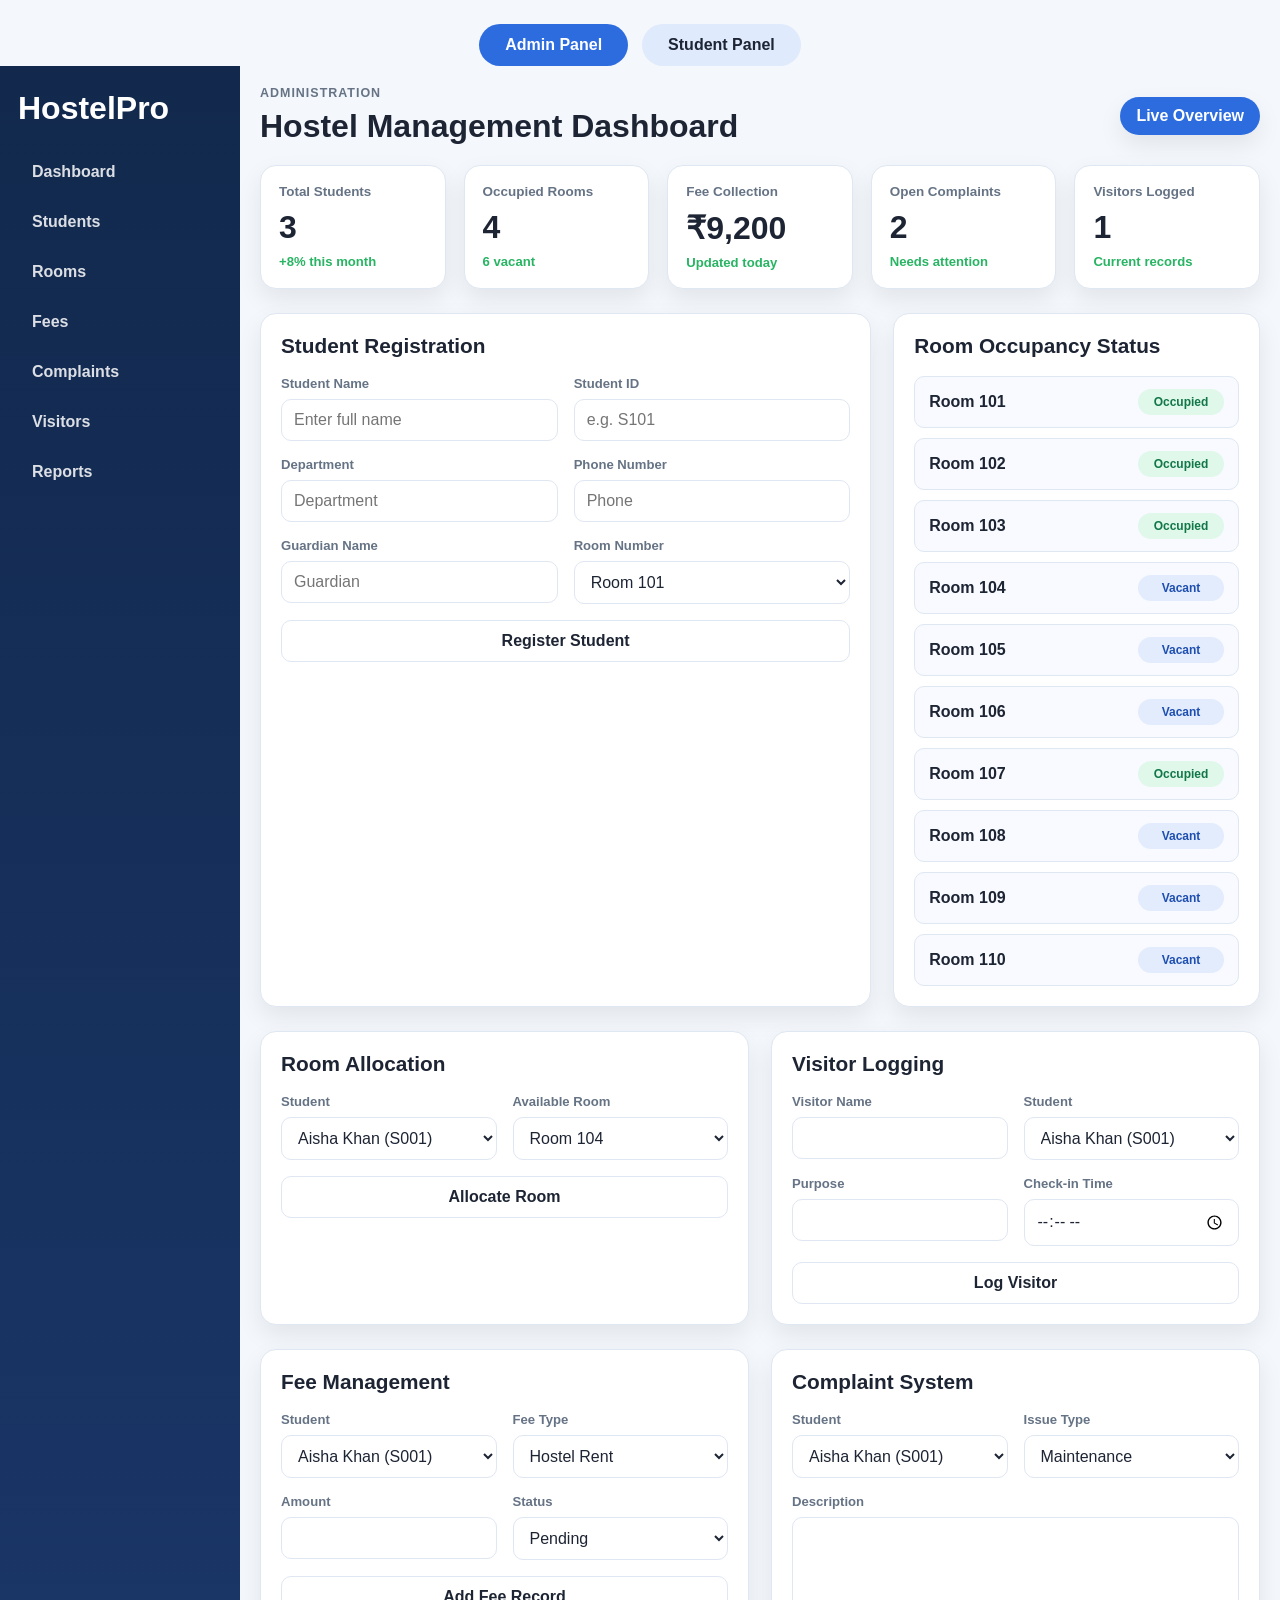
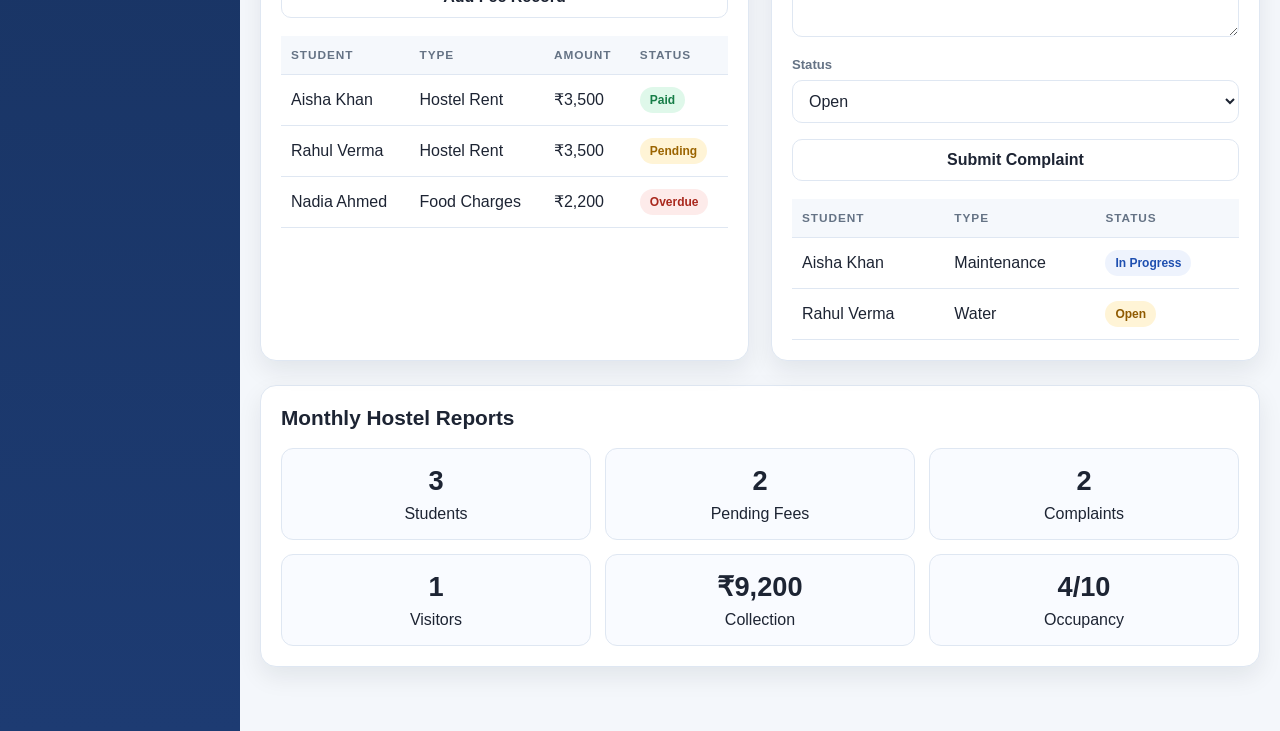
==== index.html @ 292a4cf9 "Add separate admin and student portal views with improved hostel management app functionality." ====
<!DOCTYPE html>
<html lang="en">
  <head>
    <meta charset="UTF-8" />
    <meta name="viewport" content="width=device-width, initial-scale=1.0" />
    <title>Hostel Management System</title>
    <link rel="stylesheet" href="style.css" />
  </head>
  <body>
    <div class="portal-selector">
      <button class="panel-toggle active" data-panel="admin">Admin Panel</button>
      <button class="panel-toggle" data-panel="student">Student Panel</button>
    </div>

    <div id="adminPanel" class="app-shell">
      <aside class="sidebar">
        <div class="brand">HostelPro</div>
        <nav class="nav">
          <a href="#dashboard">Dashboard</a>
          <a href="#students">Students</a>
          <a href="#rooms">Rooms</a>
          <a href="#fees">Fees</a>
          <a href="#complaints">Complaints</a>
          <a href="#visitors">Visitors</a>
          <a href="#reports">Reports</a>
        </nav>
      </aside>

      <main class="main-content">
        <header class="topbar" id="dashboard">
          <div>
            <p class="eyebrow">Administration</p>
            <h1>Hostel Management Dashboard</h1>
          </div>
          <div class="status-pill">Live Overview</div>
        </header>

        <section class="stats-grid" id="statsGrid"></section>

        <div class="content-grid">
          <section class="panel" id="students">
            <h2>Student Registration</h2>
            <form id="studentForm" class="form-grid">
              <div>
                <label>Student Name</label>
                <input type="text" name="name" placeholder="Enter full name" required />
              </div>
              <div>
                <label>Student ID</label>
                <input type="text" name="studentId" placeholder="e.g. S101" required />
              </div>
              <div>
                <label>Department</label>
                <input type="text" name="department" placeholder="Department" required />
              </div>
              <div>
                <label>Phone Number</label>
                <input type="tel" name="phone" placeholder="Phone" required />
              </div>
              <div>
                <label>Guardian Name</label>
                <input type="text" name="guardian" placeholder="Guardian" required />
              </div>
              <div>
                <label>Room Number</label>
                <select name="room" id="studentRoomSelect"></select>
              </div>
              <div class="full-width">
                <button type="submit">Register Student</button>
              </div>
            </form>
          </section>

          <section class="panel">
            <h2>Room Occupancy Status</h2>
            <div id="roomStatusList" class="room-list"></div>
          </section>
        </div>

        <div class="content-grid two-col">
          <section class="panel" id="rooms">
            <h2>Room Allocation</h2>
            <form id="allocationForm" class="form-grid compact-form">
              <div>
                <label>Student</label>
                <select id="allocationStudentId"></select>
              </div>
              <div>
                <label>Available Room</label>
                <select id="allocationRoomId"></select>
              </div>
              <div class="full-width">
                <button type="submit" class="success">Allocate Room</button>
              </div>
            </form>
          </section>

          <section class="panel" id="visitors">
            <h2>Visitor Logging</h2>
            <form id="visitorForm" class="form-grid compact-form">
              <div>
                <label>Visitor Name</label>
                <input type="text" name="visitorName" required />
              </div>
              <div>
                <label>Student</label>
                <select id="visitorStudentId"></select>
              </div>
              <div>
                <label>Purpose</label>
                <input type="text" name="purpose" required />
              </div>
              <div>
                <label>Check-in Time</label>
                <input type="time" name="time" required />
              </div>
              <div class="full-width">
                <button type="submit">Log Visitor</button>
              </div>
            </form>
          </section>
        </div>

        <div class="content-grid two-col">
          <section class="panel" id="fees">
            <h2>Fee Management</h2>
            <form id="feeForm" class="form-grid compact-form">
              <div>
                <label>Student</label>
                <select id="feeStudentId"></select>
              </div>
              <div>
                <label>Fee Type</label>
                <select name="type">
                  <option>Hostel Rent</option>
                  <option>Food Charges</option>
                  <option>Maintenance</option>
                  <option>Other</option>
                </select>
              </div>
              <div>
                <label>Amount</label>
                <input type="number" name="amount" min="1" required />
              </div>
              <div>
                <label>Status</label>
                <select name="status">
                  <option>Paid</option>
                  <option selected>Pending</option>
                  <option>Overdue</option>
                </select>
              </div>
              <div class="full-width">
                <button type="submit" class="warning">Add Fee Record</button>
              </div>
            </form>

            <div class="table-wrap">
              <table>
                <thead>
                  <tr>
                    <th>Student</th>
                    <th>Type</th>
                    <th>Amount</th>
                    <th>Status</th>
                  </tr>
                </thead>
                <tbody id="feeTableBody"></tbody>
              </table>
            </div>
          </section>

          <section class="panel" id="complaints">
            <h2>Complaint System</h2>
            <form id="complaintForm" class="form-grid compact-form">
              <div>
                <label>Student</label>
                <select id="complaintStudentId"></select>
              </div>
              <div>
                <label>Issue Type</label>
                <select name="type">
                  <option>Maintenance</option>
                  <option>Water</option>
                  <option>Electricity</option>
                  <option>Cleaning</option>
                  <option>Security</option>
                </select>
              </div>
              <div class="full-width">
                <label>Description</label>
                <textarea name="description" rows="4" required></textarea>
              </div>
              <div class="full-width">
                <label>Status</label>
                <select name="status">
                  <option>Open</option>
                  <option>In Progress</option>
                  <option>Resolved</option>
                </select>
              </div>
              <div class="full-width">
                <button type="submit">Submit Complaint</button>
              </div>
            </form>

            <div class="table-wrap">
              <table>
                <thead>
                  <tr>
                    <th>Student</th>
                    <th>Type</th>
                    <th>Status</th>
                  </tr>
                </thead>
                <tbody id="complaintTableBody"></tbody>
              </table>
            </div>
          </section>
        </div>

        <section class="panel" id="reports">
          <h2>Monthly Hostel Reports</h2>
          <div id="reportSummary" class="report-grid"></div>
        </section>

        <div id="messageBox" class="message-box"></div>
      </main>
    </div>

    <div id="studentPanel" class="student-panel hidden">
      <div class="student-shell">
        <header class="student-header">
          <div>
            <p class="eyebrow">Student Portal</p>
            <h2>My Hostel Dashboard</h2>
          </div>
          <div class="status-pill secondary">Student View</div>
        </header>

        <div class="student-login-box">
          <label for="studentSelect">Select your student ID</label>
          <div class="student-login-row">
            <select id="studentSelect"></select>
            <button id="studentLoginBtn">Open Dashboard</button>
          </div>
        </div>

        <div id="studentDashboard" class="hidden">
          <div class="student-overview">
            <div class="profile-card">
              <h3>Profile</h3>
              <p><strong>Name:</strong> <span id="studentName"></span></p>
              <p><strong>ID:</strong> <span id="studentIdText"></span></p>
              <p><strong>Department:</strong> <span id="studentDepartment"></span></p>
              <p><strong>Room:</strong> <span id="studentRoom"></span></p>
            </div>

            <div class="profile-card">
              <h3>Fee Status</h3>
              <div id="studentFeeSummary"></div>
            </div>
          </div>

          <div class="student-grid">
            <section class="panel small-panel">
              <h3>My Complaints</h3>
              <div id="studentComplaintList"></div>
            </section>

            <section class="panel small-panel">
              <h3>Visitor Log</h3>
              <div id="studentVisitorList"></div>
            </section>
          </div>

          <section class="panel small-panel">
            <h3>Submit a New Complaint</h3>
            <form id="studentComplaintForm" class="form-grid compact-form">
              <div>
                <label>Issue Type</label>
                <select name="type">
                  <option>Maintenance</option>
                  <option>Water</option>
                  <option>Electricity</option>
                  <option>Cleaning</option>
                  <option>Security</option>
                </select>
              </div>
              <div>
                <label>Status</label>
                <select name="status">
                  <option>Open</option>
                  <option>In Progress</option>
                  <option>Resolved</option>
                </select>
              </div>
              <div class="full-width">
                <label>Description</label>
                <textarea name="description" required></textarea>
              </div>
              <div class="full-width">
                <button type="submit">Send Complaint</button>
              </div>
            </form>
          </section>
        </div>
      </div>
    </div>

    <script src="script.js"></script>
  </body>
</html>
---- style.css ----
* {
  box-sizing: border-box;
}

:root {
  --bg: #f4f7fb;
  --panel: #ffffff;
  --sidebar: #12294d;
  --sidebar-2: #1d3b72;
  --primary: #2d6cdf;
  --primary-dark: #1e4fb0;
  --accent: #28b463;
  --accent-2: #dff8ea;
  --warning: #f4b740;
  --warning-2: #fff4d6;
  --danger: #e74c3c;
  --danger-2: #fdebea;
  --text: #1d2433;
  --muted: #657385;
  --border: #dfe7f2;
  --shadow: 0 10px 25px rgba(17, 24, 39, 0.08);
}

html {
  scroll-behavior: smooth;
}

body {
  margin: 0;
  font-family: Arial, Helvetica, sans-serif;
  background: var(--bg);
  color: var(--text);
}

button,
input,
select,
textarea {
  font: inherit;
}

button {
  background: var(--primary);
  color: white;
  border: none;
  border-radius: 10px;
  font-weight: 700;
  cursor: pointer;
  transition: 0.2s ease;
}

button:hover {
  background: var(--primary-dark);
}

button.warning {
  background: var(--warning);
}

button.warning:hover {
  background: #dd9e22;
}

button.success {
  background: var(--accent);
}

button.success:hover {
  background: #1e9d55;
}

.portal-selector {
  display: flex;
  justify-content: center;
  gap: 14px;
  padding: 24px 20px 0;
}

.panel-toggle {
  padding: 12px 26px;
  border-radius: 999px;
  background: #dfeafc;
  color: var(--text);
}

.panel-toggle.active {
  background: var(--primary);
  color: #fff;
}

.app-shell {
  display: grid;
  grid-template-columns: 240px 1fr;
  min-height: 100vh;
}

.student-panel {
  padding: 20px;
}

.student-shell {
  max-width: 1100px;
  margin: 0 auto;
}

.student-header {
  display: flex;
  justify-content: space-between;
  align-items: center;
  margin-bottom: 24px;
}

.student-login-box {
  background: var(--panel);
  border: 1px solid var(--border);
  border-radius: 16px;
  box-shadow: var(--shadow);
  padding: 20px;
  margin-bottom: 20px;
}

.student-login-box label {
  display: block;
  margin-bottom: 10px;
  font-weight: 700;
  color: var(--muted);
}

.student-login-row {
  display: flex;
  gap: 12px;
}

.student-login-row select,
.student-login-row button {
  padding: 12px 14px;
  border-radius: 10px;
  border: 1px solid var(--border);
}

.student-login-row select {
  flex: 1;
}

.student-overview,
.student-grid {
  display: grid;
  grid-template-columns: repeat(2, minmax(250px, 1fr));
  gap: 20px;
  margin-bottom: 20px;
}

.profile-card,
.panel {
  background: var(--panel);
  border: 1px solid var(--border);
  border-radius: 16px;
  box-shadow: var(--shadow);
  padding: 20px;
}

.profile-card h3,
.panel h3 {
  margin-top: 0;
  margin-bottom: 12px;
}

.profile-card p {
  margin: 8px 0;
}

.hidden {
  display: none !important;
}

.sidebar {
  background: linear-gradient(180deg, var(--sidebar), var(--sidebar-2));
  color: #fff;
  padding: 24px 18px;
}

.brand {
  font-size: 2rem;
  font-weight: 700;
  margin-bottom: 24px;
}

.nav {
  display: flex;
  flex-direction: column;
  gap: 8px;
}

.nav a {
  color: rgba(255, 255, 255, 0.85);
  text-decoration: none;
  padding: 12px 14px;
  border-radius: 10px;
  transition: 0.2s ease;
  font-weight: 600;
}

.nav a:hover {
  background: rgba(255, 255, 255, 0.08);
}

.main-content {
  padding: 20px;
}

.topbar {
  display: flex;
  justify-content: space-between;
  align-items: center;
  margin-bottom: 20px;
  gap: 20px;
}

.eyebrow {
  margin: 0 0 8px 0;
  color: var(--muted);
  text-transform: uppercase;
  letter-spacing: 0.08em;
  font-size: 0.78rem;
  font-weight: 700;
}

.topbar h1,
.student-header h2 {
  margin: 0;
  font-size: 2rem;
}

.status-pill {
  background: var(--primary);
  color: #fff;
  padding: 10px 16px;
  border-radius: 999px;
  font-weight: 700;
  box-shadow: var(--shadow);
}

.status-pill.secondary {
  background: var(--accent);
}

.stats-grid {
  display: grid;
  grid-template-columns: repeat(5, minmax(150px, 1fr));
  gap: 18px;
  margin-bottom: 24px;
}

.stat-card {
  background: var(--panel);
  border: 1px solid var(--border);
  border-radius: 16px;
  padding: 18px;
  box-shadow: var(--shadow);
}

.stat-label {
  font-size: 0.84rem;
  color: var(--muted);
  font-weight: 700;
  margin-bottom: 10px;
}

.stat-value {
  font-size: 2rem;
  font-weight: 700;
  margin-bottom: 8px;
}

.stat-trend {
  color: var(--accent);
  font-size: 0.82rem;
  font-weight: 600;
}

.content-grid {
  display: grid;
  grid-template-columns: 1.25fr 0.75fr;
  gap: 22px;
  margin-bottom: 24px;
}

.content-grid.two-col {
  grid-template-columns: 1fr 1fr;
}

.panel h2 {
  margin-top: 0;
  margin-bottom: 18px;
  font-size: 1.3rem;
}

.form-grid {
  display: grid;
  grid-template-columns: repeat(2, minmax(180px, 1fr));
  gap: 16px;
}

.compact-form {
  grid-template-columns: repeat(2, minmax(160px, 1fr));
}

.form-grid label {
  display: block;
  font-size: 0.82rem;
  color: var(--muted);
  font-weight: 700;
  margin-bottom: 8px;
}

.form-grid input,
.form-grid select,
.form-grid textarea,
.form-grid button {
  width: 100%;
  border: 1px solid var(--border);
  border-radius: 10px;
  padding: 11px 12px;
  background: #fff;
  color: var(--text);
}

.form-grid input:focus,
.form-grid select:focus,
.form-grid textarea:focus {
  outline: none;
  border-color: var(--primary);
  box-shadow: 0 0 0 3px rgba(45, 108, 223, 0.12);
}

textarea {
  resize: vertical;
  min-height: 120px;
}

.full-width {
  grid-column: 1 / -1;
}

.room-list {
  display: flex;
  flex-direction: column;
  gap: 10px;
}

.room-item {
  display: flex;
  justify-content: space-between;
  align-items: center;
  background: #f8faff;
  border: 1px solid var(--border);
  border-radius: 10px;
  padding: 12px 14px;
}

.status-tag {
  display: inline-flex;
  align-items: center;
  justify-content: center;
  min-width: 86px;
  padding: 6px 10px;
  border-radius: 999px;
  font-size: 0.75rem;
  font-weight: 700;
}

.status-tag.occupied {
  background: var(--accent-2);
  color: #127748;
}

.status-tag.vacant {
  background: rgba(45, 108, 223, 0.1);
  color: var(--primary-dark);
}

.table-wrap {
  margin-top: 18px;
  overflow-x: auto;
}

table {
  width: 100%;
  border-collapse: collapse;
}

th,
td {
  text-align: left;
  padding: 12px 10px;
  border-bottom: 1px solid var(--border);
}

th {
  background: #f5f8fc;
  color: var(--muted);
  font-size: 0.74rem;
  text-transform: uppercase;
  letter-spacing: 0.08em;
}

.meta-tag {
  display: inline-block;
  padding: 6px 10px;
  border-radius: 999px;
  font-size: 0.75rem;
  font-weight: 700;
}

.meta-tag.paid {
  background: var(--accent-2);
  color: #167d47;
}

.meta-tag.pending {
  background: var(--warning-2);
  color: #9b6400;
}

.meta-tag.overdue {
  background: var(--danger-2);
  color: #a9281d;
}

.meta-tag.open {
  background: var(--warning-2);
  color: #8f5a00;
}

.meta-tag.progress {
  background: rgba(45, 108, 223, 0.08);
  color: var(--primary-dark);
}

.meta-tag.resolved {
  background: var(--accent-2);
  color: #127748;
}

.report-grid {
  display: grid;
  grid-template-columns: repeat(3, minmax(120px, 1fr));
  gap: 14px;
  margin-top: 14px;
}

.report-box {
  border: 1px solid var(--border);
  background: #f9fbff;
  border-radius: 12px;
  padding: 16px 14px;
  text-align: center;
}

.report-box strong {
  display: block;
  font-size: 1.7rem;
  margin-bottom: 8px;
}

.message-box {
  margin-top: 20px;
  min-height: 24px;
}

.alert {
  padding: 12px 14px;
  border-radius: 10px;
  font-size: 0.92rem;
  font-weight: 600;
}

.alert.success {
  background: rgba(40, 180, 99, 0.1);
  color: #196d43;
  border: 1px solid rgba(40, 180, 99, 0.2);
}

.alert.error {
  background: rgba(231, 76, 60, 0.08);
  color: #a23125;
  border: 1px solid rgba(231, 76, 60, 0.2);
}

.student-overview .profile-card,
.small-panel {
  min-height: 180px;
}

#studentComplaintList,
#studentVisitorList,
#studentFeeSummary {
  display: flex;
  flex-direction: column;
  gap: 10px;
}

.student-card-item {
  background: #f9fbff;
  border: 1px solid var(--border);
  border-radius: 10px;
  padding: 10px 12px;
}

@media (max-width: 980px) {
  .app-shell {
    grid-template-columns: 1fr;
  }

  .sidebar {
    padding-bottom: 18px;
  }

  .nav {
    flex-direction: row;
    flex-wrap: wrap;
  }

  .stats-grid {
    grid-template-columns: repeat(2, minmax(150px, 1fr));
  }

  .content-grid,
  .content-grid.two-col,
  .form-grid,
  .compact-form,
  .student-overview,
  .student-grid {
    grid-template-columns: 1fr;
  }
}

@media (max-width: 560px) {
  .stats-grid,
  .student-login-row {
    grid-template-columns: 1fr;
    display: grid;
  }

  .topbar,
  .student-header {
    flex-direction: column;
    align-items: flex-start;
  }
}
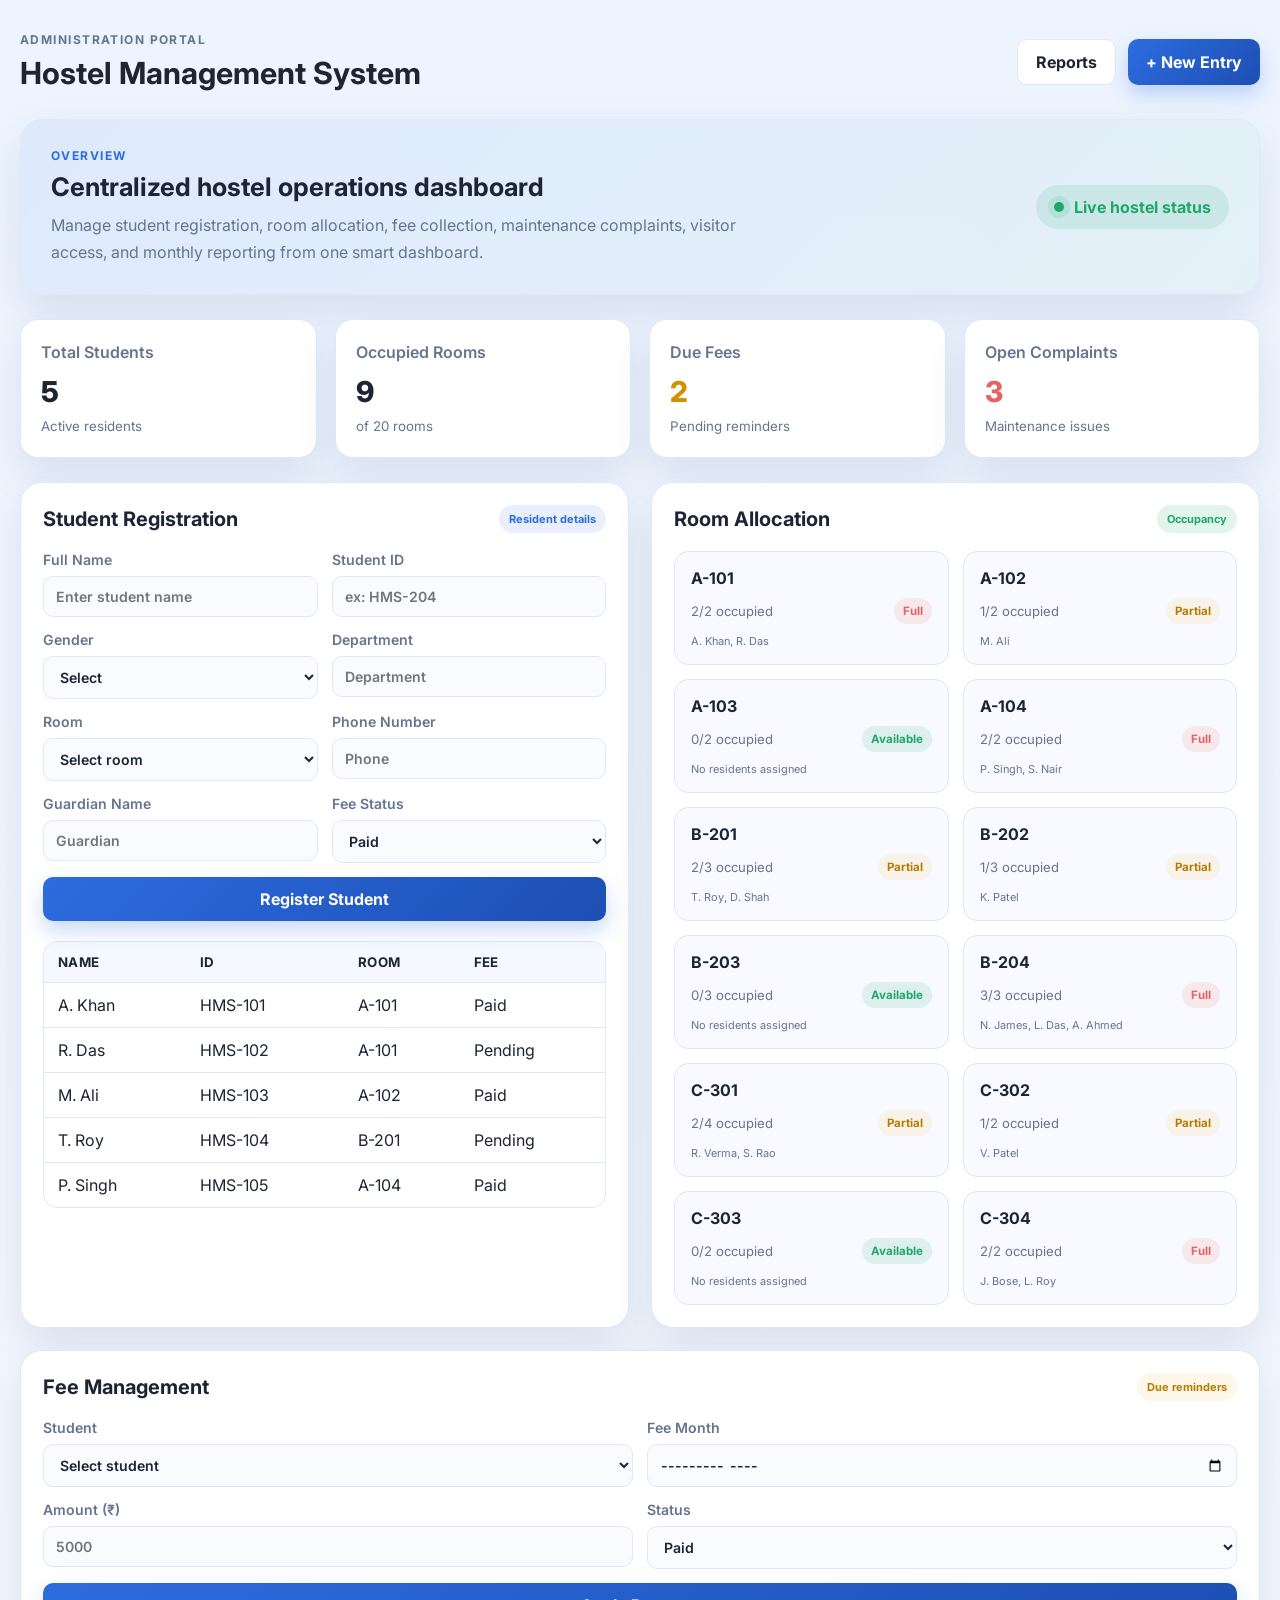
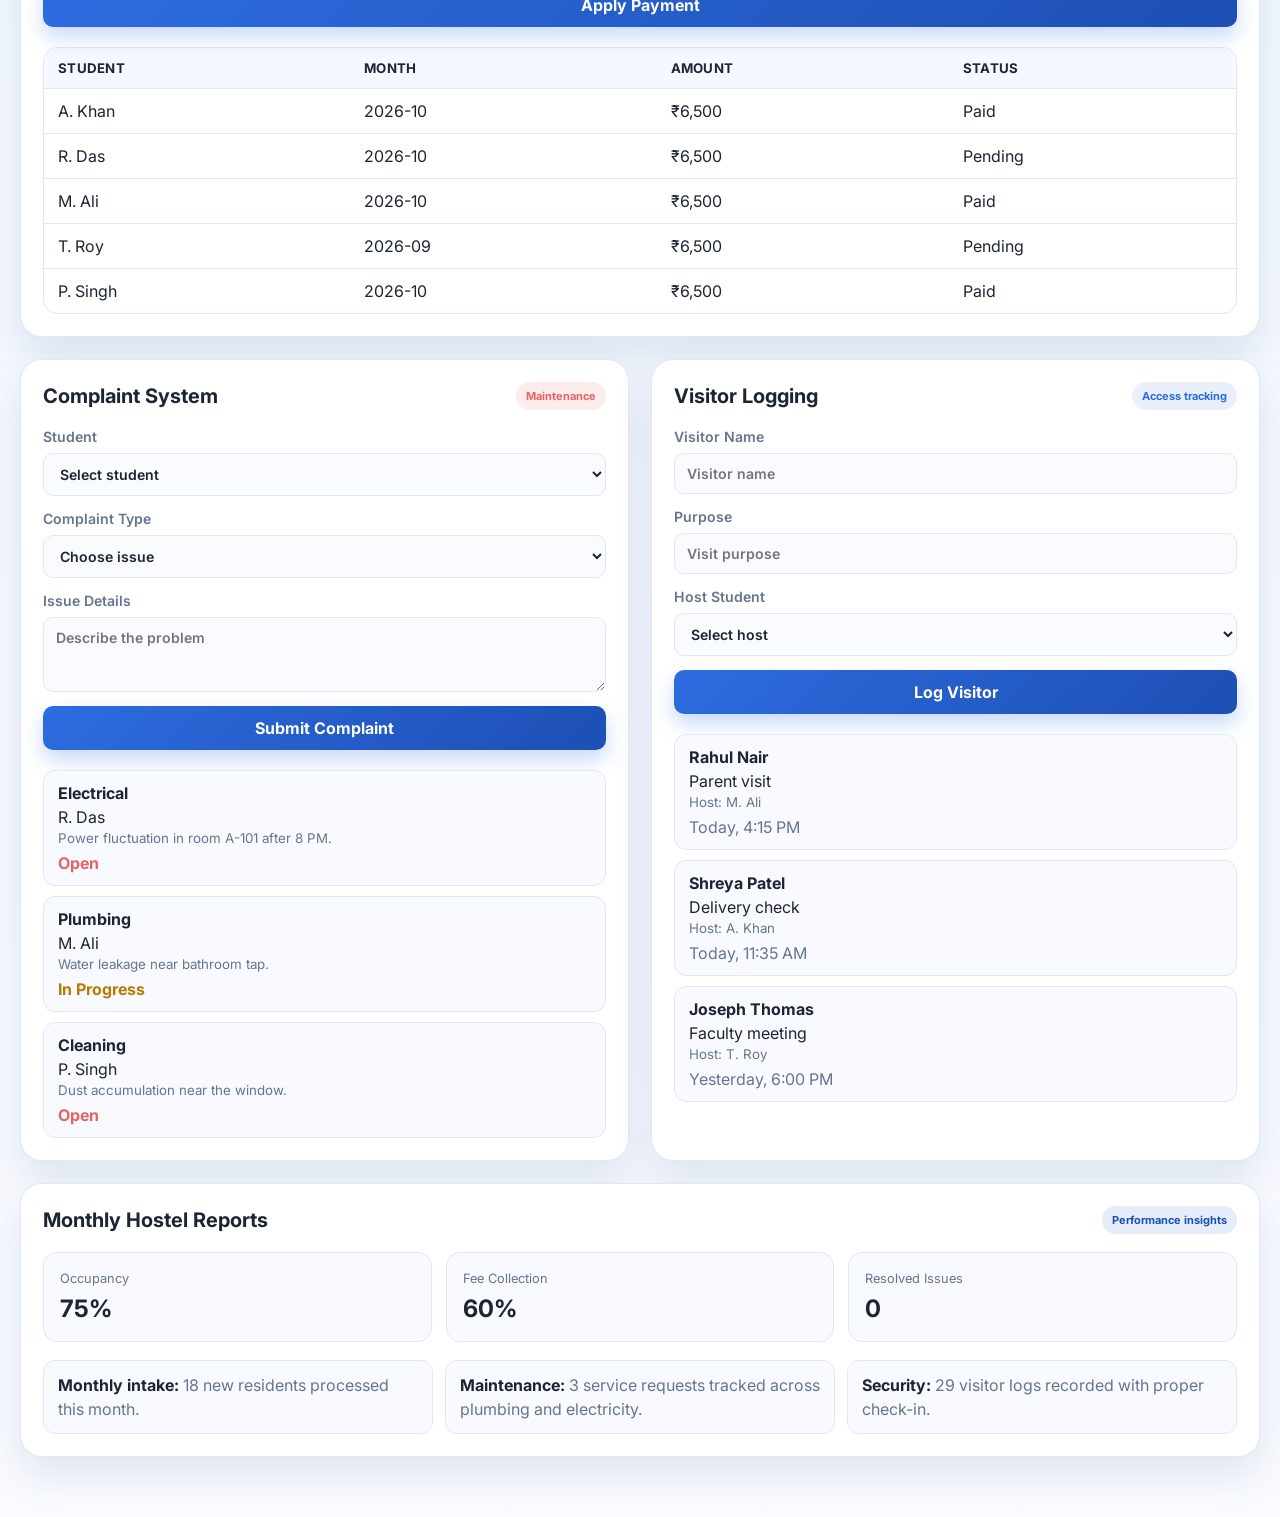
==== commit 49573eca: "Create the hostel management web app with HTML, CSS, and JavaScript functionality" ====
--- a/index.html
+++ b/index.html
@@ -4,155 +4,187 @@
     <meta charset="UTF-8" />
     <meta name="viewport" content="width=device-width, initial-scale=1.0" />
     <title>Hostel Management System</title>
-    <link rel="stylesheet" href="style.css" />
+    <link rel="preconnect" href="https://fonts.googleapis.com" />
+    <link rel="preconnect" href="https://fonts.gstatic.com" crossorigin />
+    <link href="https://fonts.googleapis.com/css2?family=Inter:wght@400;500;600;700;800&display=swap" rel="stylesheet" />
+    <link rel="stylesheet" href="styles.css" />
   </head>
   <body>
-    <div class="portal-selector">
-      <button class="panel-toggle active" data-panel="admin">Admin Panel</button>
-      <button class="panel-toggle" data-panel="student">Student Panel</button>
-    </div>
-
-    <div id="adminPanel" class="app-shell">
-      <aside class="sidebar">
-        <div class="brand">HostelPro</div>
-        <nav class="nav">
-          <a href="#dashboard">Dashboard</a>
-          <a href="#students">Students</a>
-          <a href="#rooms">Rooms</a>
-          <a href="#fees">Fees</a>
-          <a href="#complaints">Complaints</a>
-          <a href="#visitors">Visitors</a>
-          <a href="#reports">Reports</a>
-        </nav>
-      </aside>
-
-      <main class="main-content">
-        <header class="topbar" id="dashboard">
+    <div class="app-shell">
+      <header class="topbar">
+        <div>
+          <p class="eyebrow">Administration Portal</p>
+          <h1>Hostel Management System</h1>
+        </div>
+        <div class="topbar-actions">
+          <button class="outline-btn">Reports</button>
+          <button class="primary-btn">+ New Entry</button>
+        </div>
+      </header>
+
+      <main class="dashboard">
+        <section class="hero panel">
           <div>
-            <p class="eyebrow">Administration</p>
-            <h1>Hostel Management Dashboard</h1>
+            <p class="eyebrow accent">Overview</p>
+            <h2>Centralized hostel operations dashboard</h2>
+            <p class="hero-text">
+              Manage student registration, room allocation, fee collection, maintenance complaints,
+              visitor access, and monthly reporting from one smart dashboard.
+            </p>
           </div>
-          <div class="status-pill">Live Overview</div>
-        </header>
-
-        <section class="stats-grid" id="statsGrid"></section>
-
-        <div class="content-grid">
-          <section class="panel" id="students">
-            <h2>Student Registration</h2>
-            <form id="studentForm" class="form-grid">
-              <div>
-                <label>Student Name</label>
-                <input type="text" name="name" placeholder="Enter full name" required />
-              </div>
-              <div>
-                <label>Student ID</label>
-                <input type="text" name="studentId" placeholder="e.g. S101" required />
-              </div>
-              <div>
-                <label>Department</label>
-                <input type="text" name="department" placeholder="Department" required />
-              </div>
-              <div>
-                <label>Phone Number</label>
-                <input type="tel" name="phone" placeholder="Phone" required />
-              </div>
-              <div>
-                <label>Guardian Name</label>
-                <input type="text" name="guardian" placeholder="Guardian" required />
-              </div>
-              <div>
-                <label>Room Number</label>
-                <select name="room" id="studentRoomSelect"></select>
-              </div>
-              <div class="full-width">
-                <button type="submit">Register Student</button>
-              </div>
-            </form>
-          </section>
-
-          <section class="panel">
-            <h2>Room Occupancy Status</h2>
-            <div id="roomStatusList" class="room-list"></div>
-          </section>
-        </div>
-
-        <div class="content-grid two-col">
-          <section class="panel" id="rooms">
-            <h2>Room Allocation</h2>
-            <form id="allocationForm" class="form-grid compact-form">
-              <div>
-                <label>Student</label>
-                <select id="allocationStudentId"></select>
-              </div>
-              <div>
-                <label>Available Room</label>
-                <select id="allocationRoomId"></select>
-              </div>
-              <div class="full-width">
-                <button type="submit" class="success">Allocate Room</button>
-              </div>
-            </form>
-          </section>
-
-          <section class="panel" id="visitors">
-            <h2>Visitor Logging</h2>
-            <form id="visitorForm" class="form-grid compact-form">
-              <div>
-                <label>Visitor Name</label>
-                <input type="text" name="visitorName" required />
-              </div>
-              <div>
-                <label>Student</label>
-                <select id="visitorStudentId"></select>
-              </div>
-              <div>
-                <label>Purpose</label>
-                <input type="text" name="purpose" required />
-              </div>
-              <div>
-                <label>Check-in Time</label>
-                <input type="time" name="time" required />
-              </div>
-              <div class="full-width">
-                <button type="submit">Log Visitor</button>
-              </div>
-            </form>
-          </section>
-        </div>
-
-        <div class="content-grid two-col">
-          <section class="panel" id="fees">
-            <h2>Fee Management</h2>
-            <form id="feeForm" class="form-grid compact-form">
-              <div>
-                <label>Student</label>
-                <select id="feeStudentId"></select>
-              </div>
-              <div>
-                <label>Fee Type</label>
-                <select name="type">
-                  <option>Hostel Rent</option>
-                  <option>Food Charges</option>
-                  <option>Maintenance</option>
-                  <option>Other</option>
-                </select>
-              </div>
-              <div>
-                <label>Amount</label>
-                <input type="number" name="amount" min="1" required />
-              </div>
-              <div>
-                <label>Status</label>
-                <select name="status">
-                  <option>Paid</option>
-                  <option selected>Pending</option>
-                  <option>Overdue</option>
-                </select>
-              </div>
-              <div class="full-width">
-                <button type="submit" class="warning">Add Fee Record</button>
-              </div>
+          <div class="hero-badge">
+            <span class="badge-dot"></span>
+            Live hostel status
+          </div>
+        </section>
+
+        <section class="stats-grid" id="statsGrid">
+          <article class="stat-card">
+            <span>Total Students</span>
+            <strong id="totalStudents">0</strong>
+            <small>Active residents</small>
+          </article>
+          <article class="stat-card">
+            <span>Occupied Rooms</span>
+            <strong id="occupiedRooms">0</strong>
+            <small>of 20 rooms</small>
+          </article>
+          <article class="stat-card warning">
+            <span>Due Fees</span>
+            <strong id="dueFees">0</strong>
+            <small>Pending reminders</small>
+          </article>
+          <article class="stat-card danger">
+            <span>Open Complaints</span>
+            <strong id="openComplaints">0</strong>
+            <small>Maintenance issues</small>
+          </article>
+        </section>
+
+        <section class="panel-grid">
+          <article class="panel card-block">
+            <div class="section-heading">
+              <h3>Student Registration</h3>
+              <span class="chip">Resident details</span>
+            </div>
+
+            <form id="studentForm" class="stack-form">
+              <div class="two-col">
+                <label>
+                  Full Name
+                  <input type="text" name="name" placeholder="Enter student name" required />
+                </label>
+                <label>
+                  Student ID
+                  <input type="text" name="studentId" placeholder="ex: HMS-204" required />
+                </label>
+              </div>
+
+              <div class="two-col">
+                <label>
+                  Gender
+                  <select name="gender" required>
+                    <option value="">Select</option>
+                    <option>Male</option>
+                    <option>Female</option>
+                    <option>Other</option>
+                  </select>
+                </label>
+                <label>
+                  Department
+                  <input type="text" name="department" placeholder="Department" required />
+                </label>
+              </div>
+
+              <div class="two-col">
+                <label>
+                  Room
+                  <select name="room" id="studentRoomSelect" required>
+                    <option value="">Select room</option>
+                  </select>
+                </label>
+                <label>
+                  Phone Number
+                  <input type="tel" name="phone" placeholder="Phone" required />
+                </label>
+              </div>
+
+              <div class="two-col">
+                <label>
+                  Guardian Name
+                  <input type="text" name="guardian" placeholder="Guardian" required />
+                </label>
+                <label>
+                  Fee Status
+                  <select name="feeStatus" required>
+                    <option value="Paid">Paid</option>
+                    <option value="Pending">Pending</option>
+                  </select>
+                </label>
+              </div>
+
+              <button type="submit" class="primary-btn full-width">Register Student</button>
+            </form>
+
+            <div class="table-wrap">
+              <table>
+                <thead>
+                  <tr>
+                    <th>Name</th>
+                    <th>ID</th>
+                    <th>Room</th>
+                    <th>Fee</th>
+                  </tr>
+                </thead>
+                <tbody id="studentTableBody"></tbody>
+              </table>
+            </div>
+          </article>
+
+          <article class="panel card-block">
+            <div class="section-heading">
+              <h3>Room Allocation</h3>
+              <span class="chip success">Occupancy</span>
+            </div>
+
+            <div class="room-grid" id="roomGrid"></div>
+          </article>
+
+          <article class="panel card-block wide-panel">
+            <div class="section-heading">
+              <h3>Fee Management</h3>
+              <span class="chip warning">Due reminders</span>
+            </div>
+
+            <form id="feeForm" class="stack-form compact-form">
+              <div class="two-col">
+                <label>
+                  Student
+                  <select name="student" id="feeStudentSelect" required>
+                    <option value="">Select student</option>
+                  </select>
+                </label>
+                <label>
+                  Fee Month
+                  <input type="month" name="month" required />
+                </label>
+              </div>
+
+              <div class="two-col">
+                <label>
+                  Amount (₹)
+                  <input type="number" name="amount" min="0" placeholder="5000" required />
+                </label>
+                <label>
+                  Status
+                  <select name="status" required>
+                    <option value="Paid">Paid</option>
+                    <option value="Pending">Pending</option>
+                  </select>
+                </label>
+              </div>
+
+              <button type="submit" class="primary-btn full-width">Apply Payment</button>
             </form>
 
             <div class="table-wrap">
@@ -160,7 +192,7 @@
                 <thead>
                   <tr>
                     <th>Student</th>
-                    <th>Type</th>
+                    <th>Month</th>
                     <th>Amount</th>
                     <th>Status</th>
                   </tr>
@@ -168,144 +200,80 @@
                 <tbody id="feeTableBody"></tbody>
               </table>
             </div>
-          </section>
-
-          <section class="panel" id="complaints">
-            <h2>Complaint System</h2>
-            <form id="complaintForm" class="form-grid compact-form">
-              <div>
-                <label>Student</label>
-                <select id="complaintStudentId"></select>
-              </div>
-              <div>
-                <label>Issue Type</label>
-                <select name="type">
-                  <option>Maintenance</option>
-                  <option>Water</option>
-                  <option>Electricity</option>
+          </article>
+
+          <article class="panel card-block">
+            <div class="section-heading">
+              <h3>Complaint System</h3>
+              <span class="chip danger">Maintenance</span>
+            </div>
+
+            <form id="complaintForm" class="stack-form compact-form">
+              <label>
+                Student
+                <select name="student" id="complaintStudentSelect" required>
+                  <option value="">Select student</option>
+                </select>
+              </label>
+              <label>
+                Complaint Type
+                <select name="type" required>
+                  <option value="">Choose issue</option>
+                  <option>Plumbing</option>
+                  <option>Electrical</option>
                   <option>Cleaning</option>
-                  <option>Security</option>
+                  <option>Furniture</option>
+                  <option>Internet</option>
                 </select>
-              </div>
-              <div class="full-width">
-                <label>Description</label>
-                <textarea name="description" rows="4" required></textarea>
-              </div>
-              <div class="full-width">
-                <label>Status</label>
-                <select name="status">
-                  <option>Open</option>
-                  <option>In Progress</option>
-                  <option>Resolved</option>
+              </label>
+              <label>
+                Issue Details
+                <textarea name="details" rows="3" placeholder="Describe the problem" required></textarea>
+              </label>
+              <button type="submit" class="primary-btn full-width">Submit Complaint</button>
+            </form>
+
+            <ul class="list-stack" id="complaintList"></ul>
+          </article>
+
+          <article class="panel card-block">
+            <div class="section-heading">
+              <h3>Visitor Logging</h3>
+              <span class="chip">Access tracking</span>
+            </div>
+
+            <form id="visitorForm" class="stack-form compact-form">
+              <label>
+                Visitor Name
+                <input type="text" name="name" placeholder="Visitor name" required />
+              </label>
+              <label>
+                Purpose
+                <input type="text" name="purpose" placeholder="Visit purpose" required />
+              </label>
+              <label>
+                Host Student
+                <select name="host" id="visitorHostSelect" required>
+                  <option value="">Select host</option>
                 </select>
-              </div>
-              <div class="full-width">
-                <button type="submit">Submit Complaint</button>
-              </div>
-            </form>
-
-            <div class="table-wrap">
-              <table>
-                <thead>
-                  <tr>
-                    <th>Student</th>
-                    <th>Type</th>
-                    <th>Status</th>
-                  </tr>
-                </thead>
-                <tbody id="complaintTableBody"></tbody>
-              </table>
-            </div>
-          </section>
-        </div>
-
-        <section class="panel" id="reports">
-          <h2>Monthly Hostel Reports</h2>
-          <div id="reportSummary" class="report-grid"></div>
+              </label>
+              <button type="submit" class="primary-btn full-width">Log Visitor</button>
+            </form>
+
+            <ul class="list-stack" id="visitorList"></ul>
+          </article>
+
+          <article class="panel card-block wide-panel">
+            <div class="section-heading">
+              <h3>Monthly Hostel Reports</h3>
+              <span class="chip info">Performance insights</span>
+            </div>
+
+            <div class="report-summary" id="reportSummary"></div>
+            <ul class="report-list" id="monthlyReportList"></ul>
+          </article>
         </section>
-
-        <div id="messageBox" class="message-box"></div>
       </main>
-    </div>
-
-    <div id="studentPanel" class="student-panel hidden">
-      <div class="student-shell">
-        <header class="student-header">
-          <div>
-            <p class="eyebrow">Student Portal</p>
-            <h2>My Hostel Dashboard</h2>
-          </div>
-          <div class="status-pill secondary">Student View</div>
-        </header>
-
-        <div class="student-login-box">
-          <label for="studentSelect">Select your student ID</label>
-          <div class="student-login-row">
-            <select id="studentSelect"></select>
-            <button id="studentLoginBtn">Open Dashboard</button>
-          </div>
-        </div>
-
-        <div id="studentDashboard" class="hidden">
-          <div class="student-overview">
-            <div class="profile-card">
-              <h3>Profile</h3>
-              <p><strong>Name:</strong> <span id="studentName"></span></p>
-              <p><strong>ID:</strong> <span id="studentIdText"></span></p>
-              <p><strong>Department:</strong> <span id="studentDepartment"></span></p>
-              <p><strong>Room:</strong> <span id="studentRoom"></span></p>
-            </div>
-
-            <div class="profile-card">
-              <h3>Fee Status</h3>
-              <div id="studentFeeSummary"></div>
-            </div>
-          </div>
-
-          <div class="student-grid">
-            <section class="panel small-panel">
-              <h3>My Complaints</h3>
-              <div id="studentComplaintList"></div>
-            </section>
-
-            <section class="panel small-panel">
-              <h3>Visitor Log</h3>
-              <div id="studentVisitorList"></div>
-            </section>
-          </div>
-
-          <section class="panel small-panel">
-            <h3>Submit a New Complaint</h3>
-            <form id="studentComplaintForm" class="form-grid compact-form">
-              <div>
-                <label>Issue Type</label>
-                <select name="type">
-                  <option>Maintenance</option>
-                  <option>Water</option>
-                  <option>Electricity</option>
-                  <option>Cleaning</option>
-                  <option>Security</option>
-                </select>
-              </div>
-              <div>
-                <label>Status</label>
-                <select name="status">
-                  <option>Open</option>
-                  <option>In Progress</option>
-                  <option>Resolved</option>
-                </select>
-              </div>
-              <div class="full-width">
-                <label>Description</label>
-                <textarea name="description" required></textarea>
-              </div>
-              <div class="full-width">
-                <button type="submit">Send Complaint</button>
-              </div>
-            </form>
-          </section>
-        </div>
-      </div>
     </div>
 
     <script src="script.js"></script>
--- a/styles.css
+++ b/styles.css
@@ -0,0 +1,502 @@
+:root {
+  --bg: #f3f7ff;
+  --panel: #ffffff;
+  --panel-alt: #eef4ff;
+  --primary: #2d6cdf;
+  --primary-dark: #1d4fb4;
+  --success: #1fa76a;
+  --warning: #f4b740;
+  --danger: #e76363;
+  --text: #1d2433;
+  --muted: #65758f;
+  --border: #dfe8f8;
+  --shadow: 0 18px 40px rgba(39, 72, 119, 0.12);
+}
+
+* {
+  box-sizing: border-box;
+}
+
+html {
+  scroll-behavior: smooth;
+}
+
+body {
+  margin: 0;
+  font-family: 'Inter', sans-serif;
+  background: linear-gradient(180deg, #edf4ff 0%, #f9fbff 100%);
+  color: var(--text);
+}
+
+button,
+input,
+select,
+textarea {
+  font: inherit;
+}
+
+.app-shell {
+  max-width: 1400px;
+  margin: 0 auto;
+  padding: 32px 20px 60px;
+}
+
+.topbar {
+  display: flex;
+  justify-content: space-between;
+  align-items: center;
+  gap: 20px;
+  margin-bottom: 28px;
+}
+
+.eyebrow {
+  margin: 0 0 8px;
+  font-size: 12px;
+  letter-spacing: 0.12em;
+  text-transform: uppercase;
+  color: var(--muted);
+  font-weight: 700;
+}
+
+.eyebrow.accent {
+  color: var(--primary);
+}
+
+h1,
+h2,
+h3,
+p {
+  margin-top: 0;
+}
+
+h1 {
+  margin-bottom: 0;
+  font-size: clamp(1.9rem, 2vw, 2.6rem);
+}
+
+.topbar-actions {
+  display: flex;
+  gap: 12px;
+}
+
+.primary-btn,
+.outline-btn {
+  border: 0;
+  border-radius: 10px;
+  padding: 12px 18px;
+  font-weight: 700;
+  cursor: pointer;
+  transition: transform 0.2s ease, box-shadow 0.2s ease;
+}
+
+.primary-btn:hover,
+.outline-btn:hover {
+  transform: translateY(-1px);
+}
+
+.primary-btn {
+  background: linear-gradient(135deg, var(--primary), var(--primary-dark));
+  color: white;
+  box-shadow: 0 10px 20px rgba(45, 108, 223, 0.25);
+}
+
+.outline-btn {
+  background: white;
+  border: 1px solid var(--border);
+  color: var(--text);
+}
+
+.dashboard {
+  display: grid;
+  gap: 24px;
+}
+
+.panel {
+  background: var(--panel);
+  border: 1px solid var(--border);
+  box-shadow: var(--shadow);
+  border-radius: 22px;
+}
+
+.hero {
+  display: flex;
+  justify-content: space-between;
+  align-items: center;
+  gap: 24px;
+  padding: 28px 30px;
+  background: linear-gradient(135deg, rgba(45, 108, 223, 0.08), rgba(31, 167, 106, 0.05));
+}
+
+.hero h2 {
+  margin-bottom: 10px;
+  font-size: clamp(1.5rem, 2vw, 2.1rem);
+}
+
+.hero-text {
+  max-width: 720px;
+  color: var(--muted);
+  line-height: 1.7;
+  margin-bottom: 0;
+}
+
+.hero-badge {
+  display: flex;
+  align-items: center;
+  gap: 10px;
+  padding: 12px 18px;
+  border-radius: 999px;
+  background: rgba(31, 167, 106, 0.12);
+  color: var(--success);
+  font-weight: 700;
+  white-space: nowrap;
+}
+
+.badge-dot {
+  display: inline-block;
+  width: 10px;
+  height: 10px;
+  border-radius: 50%;
+  background: var(--success);
+  box-shadow: 0 0 0 6px rgba(31, 167, 106, 0.12);
+}
+
+.stats-grid {
+  display: grid;
+  grid-template-columns: repeat(4, minmax(160px, 1fr));
+  gap: 18px;
+}
+
+.stat-card {
+  padding: 22px 20px;
+  background: var(--panel);
+  border-radius: 18px;
+  border: 1px solid var(--border);
+  box-shadow: var(--shadow);
+}
+
+.stat-card span {
+  display: block;
+  color: var(--muted);
+  margin-bottom: 12px;
+  font-weight: 600;
+}
+
+.stat-card strong {
+  display: block;
+  font-size: clamp(1.8rem, 2vw, 2.5rem);
+  font-weight: 800;
+  margin-bottom: 6px;
+}
+
+.stat-card small {
+  color: var(--muted);
+}
+
+.stat-card.warning strong {
+  color: #d29100;
+}
+
+.stat-card.danger strong {
+  color: var(--danger);
+}
+
+.panel-grid {
+  display: grid;
+  grid-template-columns: repeat(2, minmax(320px, 1fr));
+  gap: 22px;
+}
+
+.card-block {
+  padding: 22px;
+}
+
+.wide-panel {
+  grid-column: span 2;
+}
+
+.section-heading {
+  display: flex;
+  justify-content: space-between;
+  align-items: center;
+  gap: 12px;
+  margin-bottom: 18px;
+}
+
+.section-heading h3 {
+  margin-bottom: 0;
+  font-size: 1.25rem;
+}
+
+.chip {
+  display: inline-flex;
+  align-items: center;
+  border-radius: 999px;
+  padding: 7px 10px;
+  font-size: 11px;
+  font-weight: 700;
+  background: rgba(45, 108, 223, 0.1);
+  color: var(--primary);
+}
+
+.chip.success {
+  background: rgba(31, 167, 106, 0.12);
+  color: var(--success);
+}
+
+.chip.warning {
+  background: rgba(244, 183, 64, 0.12);
+  color: #b57d00;
+}
+
+.chip.danger {
+  background: rgba(231, 99, 99, 0.12);
+  color: var(--danger);
+}
+
+.chip.info {
+  background: rgba(45, 108, 223, 0.12);
+  color: var(--primary-dark);
+}
+
+.stack-form {
+  display: flex;
+  flex-direction: column;
+  gap: 14px;
+  margin-bottom: 20px;
+}
+
+.two-col {
+  display: grid;
+  grid-template-columns: repeat(2, minmax(120px, 1fr));
+  gap: 14px;
+}
+
+label {
+  display: flex;
+  flex-direction: column;
+  gap: 8px;
+  color: var(--muted);
+  font-weight: 600;
+  font-size: 0.88rem;
+}
+
+input,
+select,
+textarea {
+  width: 100%;
+  border: 1px solid var(--border);
+  border-radius: 10px;
+  padding: 11px 12px;
+  background: #f9fbff;
+  color: var(--text);
+}
+
+input:focus,
+select:focus,
+textarea:focus {
+  outline: 2px solid rgba(45, 108, 223, 0.18);
+  border-color: rgba(45, 108, 223, 0.3);
+}
+
+textarea {
+  resize: vertical;
+}
+
+.full-width {
+  width: 100%;
+}
+
+.table-wrap {
+  overflow: auto;
+  border: 1px solid var(--border);
+  border-radius: 14px;
+}
+
+table {
+  width: 100%;
+  border-collapse: collapse;
+  min-width: 420px;
+}
+
+th,
+td {
+  padding: 12px 14px;
+  text-align: left;
+  border-bottom: 1px solid var(--border);
+}
+
+th {
+  background: #f5f8ff;
+  color: var(--text);
+  font-size: 0.83rem;
+  letter-spacing: 0.02em;
+  text-transform: uppercase;
+}
+
+tbody tr:last-child td {
+  border-bottom: none;
+}
+
+.room-grid {
+  display: grid;
+  grid-template-columns: repeat(2, minmax(140px, 1fr));
+  gap: 14px;
+}
+
+.room-card {
+  padding: 16px;
+  border-radius: 14px;
+  border: 1px solid var(--border);
+  background: #f8faff;
+}
+
+.room-card h4 {
+  margin: 0 0 10px;
+  font-size: 1rem;
+}
+
+.room-meta {
+  display: flex;
+  justify-content: space-between;
+  align-items: center;
+  gap: 10px;
+  font-size: 0.82rem;
+  color: var(--muted);
+}
+
+.room-status {
+  display: inline-flex;
+  padding: 6px 9px;
+  border-radius: 999px;
+  font-size: 0.72rem;
+  font-weight: 700;
+}
+
+.room-status.full {
+  background: rgba(231, 99, 99, 0.12);
+  color: var(--danger);
+}
+
+.room-status.available {
+  background: rgba(31, 167, 106, 0.12);
+  color: var(--success);
+}
+
+.room-status.partial {
+  background: rgba(244, 183, 64, 0.12);
+  color: #b57d00;
+}
+
+.list-stack {
+  list-style: none;
+  padding: 0;
+  margin: 0;
+  display: flex;
+  flex-direction: column;
+  gap: 10px;
+}
+
+.list-item {
+  background: #f8faff;
+  border: 1px solid var(--border);
+  border-radius: 12px;
+  padding: 12px 14px;
+}
+
+.list-item strong {
+  display: block;
+  margin-bottom: 4px;
+}
+
+.list-item small {
+  color: var(--muted);
+}
+
+.report-summary {
+  display: grid;
+  grid-template-columns: repeat(3, minmax(140px, 1fr));
+  gap: 14px;
+  margin-bottom: 18px;
+}
+
+.report-box {
+  background: #f8faff;
+  border: 1px solid var(--border);
+  border-radius: 14px;
+  padding: 18px 16px;
+}
+
+.report-box span {
+  display: block;
+  color: var(--muted);
+  margin-bottom: 8px;
+  font-size: 0.8rem;
+}
+
+.report-box strong {
+  font-size: 1.5rem;
+}
+
+.report-list {
+  list-style: none;
+  padding: 0;
+  margin: 0;
+  display: grid;
+  grid-template-columns: repeat(3, minmax(180px, 1fr));
+  gap: 12px;
+}
+
+.report-list li {
+  background: #f8faff;
+  border: 1px solid var(--border);
+  border-radius: 12px;
+  padding: 12px 14px;
+  color: var(--muted);
+  line-height: 1.5;
+}
+
+.report-list strong {
+  color: var(--text);
+}
+
+@media (max-width: 980px) {
+  .stats-grid,
+  .panel-grid,
+  .report-summary,
+  .report-list {
+    grid-template-columns: 1fr 1fr;
+  }
+
+  .wide-panel {
+    grid-column: auto;
+  }
+}
+
+@media (max-width: 720px) {
+  .topbar,
+  .hero {
+    flex-direction: column;
+    align-items: flex-start;
+  }
+
+  .stats-grid,
+  .panel-grid,
+  .two-col,
+  .report-summary,
+  .report-list,
+  .room-grid {
+    grid-template-columns: 1fr;
+  }
+
+  .app-shell {
+    padding-inline: 14px;
+  }
+
+  .topbar-actions {
+    width: 100%;
+  }
+
+  .topbar-actions button {
+    flex: 1;
+  }
+}
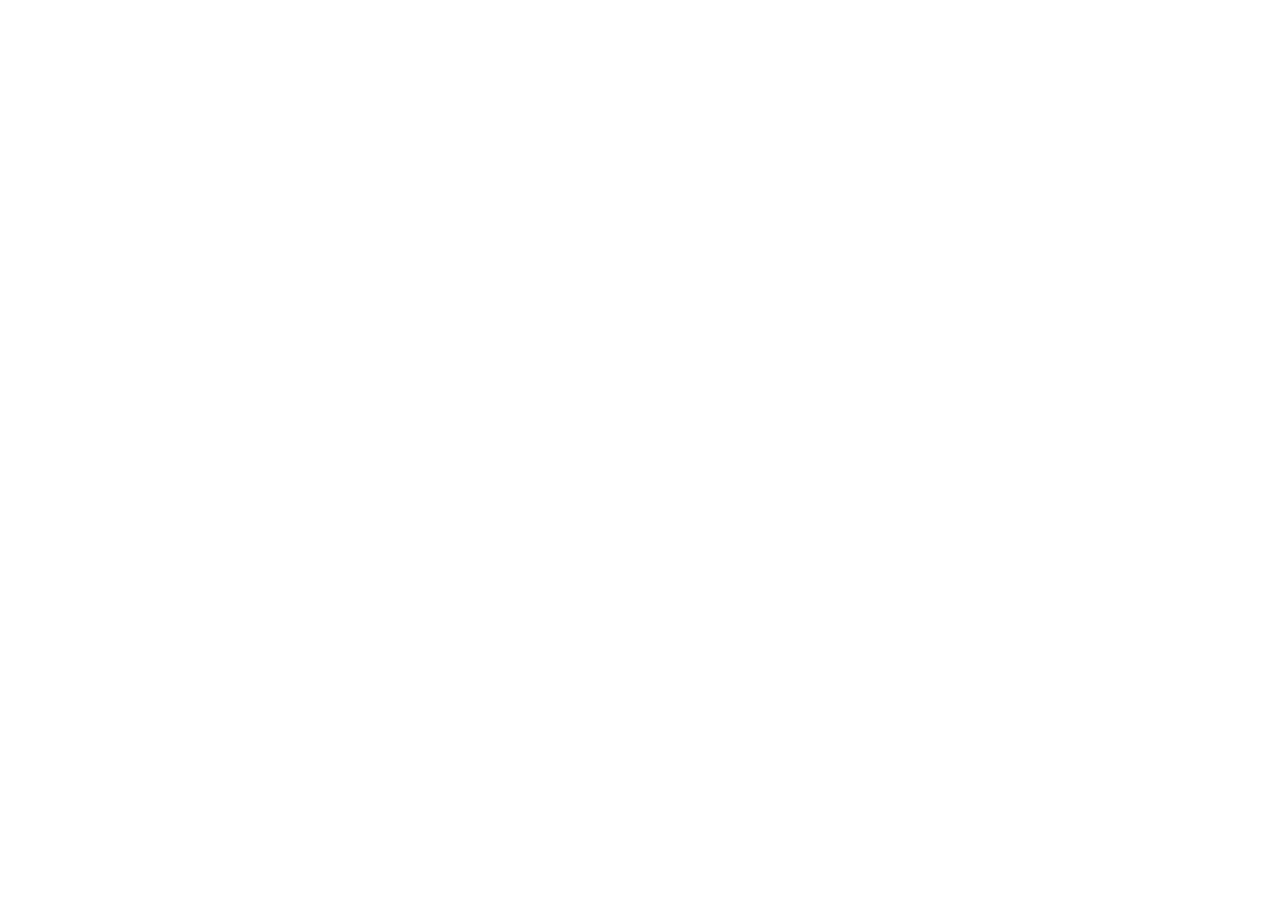
==== commit 74da81b4: "Add login page, admin dashboard, local storage, and modern UI with multi-page structure" ====
--- a/index.html
+++ b/index.html
@@ -1,281 +1,17 @@
 <!DOCTYPE html>
 <html lang="en">
-  <head>
-    <meta charset="UTF-8" />
-    <meta name="viewport" content="width=device-width, initial-scale=1.0" />
-    <title>Hostel Management System</title>
-    <link rel="preconnect" href="https://fonts.googleapis.com" />
-    <link rel="preconnect" href="https://fonts.gstatic.com" crossorigin />
-    <link href="https://fonts.googleapis.com/css2?family=Inter:wght@400;500;600;700;800&display=swap" rel="stylesheet" />
-    <link rel="stylesheet" href="styles.css" />
-  </head>
-  <body>
-    <div class="app-shell">
-      <header class="topbar">
-        <div>
-          <p class="eyebrow">Administration Portal</p>
-          <h1>Hostel Management System</h1>
-        </div>
-        <div class="topbar-actions">
-          <button class="outline-btn">Reports</button>
-          <button class="primary-btn">+ New Entry</button>
-        </div>
-      </header>
-
-      <main class="dashboard">
-        <section class="hero panel">
-          <div>
-            <p class="eyebrow accent">Overview</p>
-            <h2>Centralized hostel operations dashboard</h2>
-            <p class="hero-text">
-              Manage student registration, room allocation, fee collection, maintenance complaints,
-              visitor access, and monthly reporting from one smart dashboard.
-            </p>
-          </div>
-          <div class="hero-badge">
-            <span class="badge-dot"></span>
-            Live hostel status
-          </div>
-        </section>
-
-        <section class="stats-grid" id="statsGrid">
-          <article class="stat-card">
-            <span>Total Students</span>
-            <strong id="totalStudents">0</strong>
-            <small>Active residents</small>
-          </article>
-          <article class="stat-card">
-            <span>Occupied Rooms</span>
-            <strong id="occupiedRooms">0</strong>
-            <small>of 20 rooms</small>
-          </article>
-          <article class="stat-card warning">
-            <span>Due Fees</span>
-            <strong id="dueFees">0</strong>
-            <small>Pending reminders</small>
-          </article>
-          <article class="stat-card danger">
-            <span>Open Complaints</span>
-            <strong id="openComplaints">0</strong>
-            <small>Maintenance issues</small>
-          </article>
-        </section>
-
-        <section class="panel-grid">
-          <article class="panel card-block">
-            <div class="section-heading">
-              <h3>Student Registration</h3>
-              <span class="chip">Resident details</span>
-            </div>
-
-            <form id="studentForm" class="stack-form">
-              <div class="two-col">
-                <label>
-                  Full Name
-                  <input type="text" name="name" placeholder="Enter student name" required />
-                </label>
-                <label>
-                  Student ID
-                  <input type="text" name="studentId" placeholder="ex: HMS-204" required />
-                </label>
-              </div>
-
-              <div class="two-col">
-                <label>
-                  Gender
-                  <select name="gender" required>
-                    <option value="">Select</option>
-                    <option>Male</option>
-                    <option>Female</option>
-                    <option>Other</option>
-                  </select>
-                </label>
-                <label>
-                  Department
-                  <input type="text" name="department" placeholder="Department" required />
-                </label>
-              </div>
-
-              <div class="two-col">
-                <label>
-                  Room
-                  <select name="room" id="studentRoomSelect" required>
-                    <option value="">Select room</option>
-                  </select>
-                </label>
-                <label>
-                  Phone Number
-                  <input type="tel" name="phone" placeholder="Phone" required />
-                </label>
-              </div>
-
-              <div class="two-col">
-                <label>
-                  Guardian Name
-                  <input type="text" name="guardian" placeholder="Guardian" required />
-                </label>
-                <label>
-                  Fee Status
-                  <select name="feeStatus" required>
-                    <option value="Paid">Paid</option>
-                    <option value="Pending">Pending</option>
-                  </select>
-                </label>
-              </div>
-
-              <button type="submit" class="primary-btn full-width">Register Student</button>
-            </form>
-
-            <div class="table-wrap">
-              <table>
-                <thead>
-                  <tr>
-                    <th>Name</th>
-                    <th>ID</th>
-                    <th>Room</th>
-                    <th>Fee</th>
-                  </tr>
-                </thead>
-                <tbody id="studentTableBody"></tbody>
-              </table>
-            </div>
-          </article>
-
-          <article class="panel card-block">
-            <div class="section-heading">
-              <h3>Room Allocation</h3>
-              <span class="chip success">Occupancy</span>
-            </div>
-
-            <div class="room-grid" id="roomGrid"></div>
-          </article>
-
-          <article class="panel card-block wide-panel">
-            <div class="section-heading">
-              <h3>Fee Management</h3>
-              <span class="chip warning">Due reminders</span>
-            </div>
-
-            <form id="feeForm" class="stack-form compact-form">
-              <div class="two-col">
-                <label>
-                  Student
-                  <select name="student" id="feeStudentSelect" required>
-                    <option value="">Select student</option>
-                  </select>
-                </label>
-                <label>
-                  Fee Month
-                  <input type="month" name="month" required />
-                </label>
-              </div>
-
-              <div class="two-col">
-                <label>
-                  Amount (₹)
-                  <input type="number" name="amount" min="0" placeholder="5000" required />
-                </label>
-                <label>
-                  Status
-                  <select name="status" required>
-                    <option value="Paid">Paid</option>
-                    <option value="Pending">Pending</option>
-                  </select>
-                </label>
-              </div>
-
-              <button type="submit" class="primary-btn full-width">Apply Payment</button>
-            </form>
-
-            <div class="table-wrap">
-              <table>
-                <thead>
-                  <tr>
-                    <th>Student</th>
-                    <th>Month</th>
-                    <th>Amount</th>
-                    <th>Status</th>
-                  </tr>
-                </thead>
-                <tbody id="feeTableBody"></tbody>
-              </table>
-            </div>
-          </article>
-
-          <article class="panel card-block">
-            <div class="section-heading">
-              <h3>Complaint System</h3>
-              <span class="chip danger">Maintenance</span>
-            </div>
-
-            <form id="complaintForm" class="stack-form compact-form">
-              <label>
-                Student
-                <select name="student" id="complaintStudentSelect" required>
-                  <option value="">Select student</option>
-                </select>
-              </label>
-              <label>
-                Complaint Type
-                <select name="type" required>
-                  <option value="">Choose issue</option>
-                  <option>Plumbing</option>
-                  <option>Electrical</option>
-                  <option>Cleaning</option>
-                  <option>Furniture</option>
-                  <option>Internet</option>
-                </select>
-              </label>
-              <label>
-                Issue Details
-                <textarea name="details" rows="3" placeholder="Describe the problem" required></textarea>
-              </label>
-              <button type="submit" class="primary-btn full-width">Submit Complaint</button>
-            </form>
-
-            <ul class="list-stack" id="complaintList"></ul>
-          </article>
-
-          <article class="panel card-block">
-            <div class="section-heading">
-              <h3>Visitor Logging</h3>
-              <span class="chip">Access tracking</span>
-            </div>
-
-            <form id="visitorForm" class="stack-form compact-form">
-              <label>
-                Visitor Name
-                <input type="text" name="name" placeholder="Visitor name" required />
-              </label>
-              <label>
-                Purpose
-                <input type="text" name="purpose" placeholder="Visit purpose" required />
-              </label>
-              <label>
-                Host Student
-                <select name="host" id="visitorHostSelect" required>
-                  <option value="">Select host</option>
-                </select>
-              </label>
-              <button type="submit" class="primary-btn full-width">Log Visitor</button>
-            </form>
-
-            <ul class="list-stack" id="visitorList"></ul>
-          </article>
-
-          <article class="panel card-block wide-panel">
-            <div class="section-heading">
-              <h3>Monthly Hostel Reports</h3>
-              <span class="chip info">Performance insights</span>
-            </div>
-
-            <div class="report-summary" id="reportSummary"></div>
-            <ul class="report-list" id="monthlyReportList"></ul>
-          </article>
-        </section>
-      </main>
-    </div>
-
-    <script src="script.js"></script>
-  </body>
+<head>
+  <meta charset="UTF-8" />
+  <meta name="viewport" content="width=device-width, initial-scale=1.0" />
+  <title>Hostel Management System</title>
+  <link rel="preconnect" href="https://fonts.googleapis.com" />
+  <link rel="preconnect" href="https://fonts.gstatic.com" crossorigin />
+  <link href="https://fonts.googleapis.com/css2?family=Inter:wght@400;500;600;700;800&display=swap" rel="stylesheet" />
+  <link rel="stylesheet" href="https://cdnjs.cloudflare.com/ajax/libs/font-awesome/6.4.0/css/all.min.css" />
+  <link rel="stylesheet" href="styles.css" />
+</head>
+<body>
+  <div id="app"></div>
+  <script src="app.js"></script>
+</body>
 </html>
